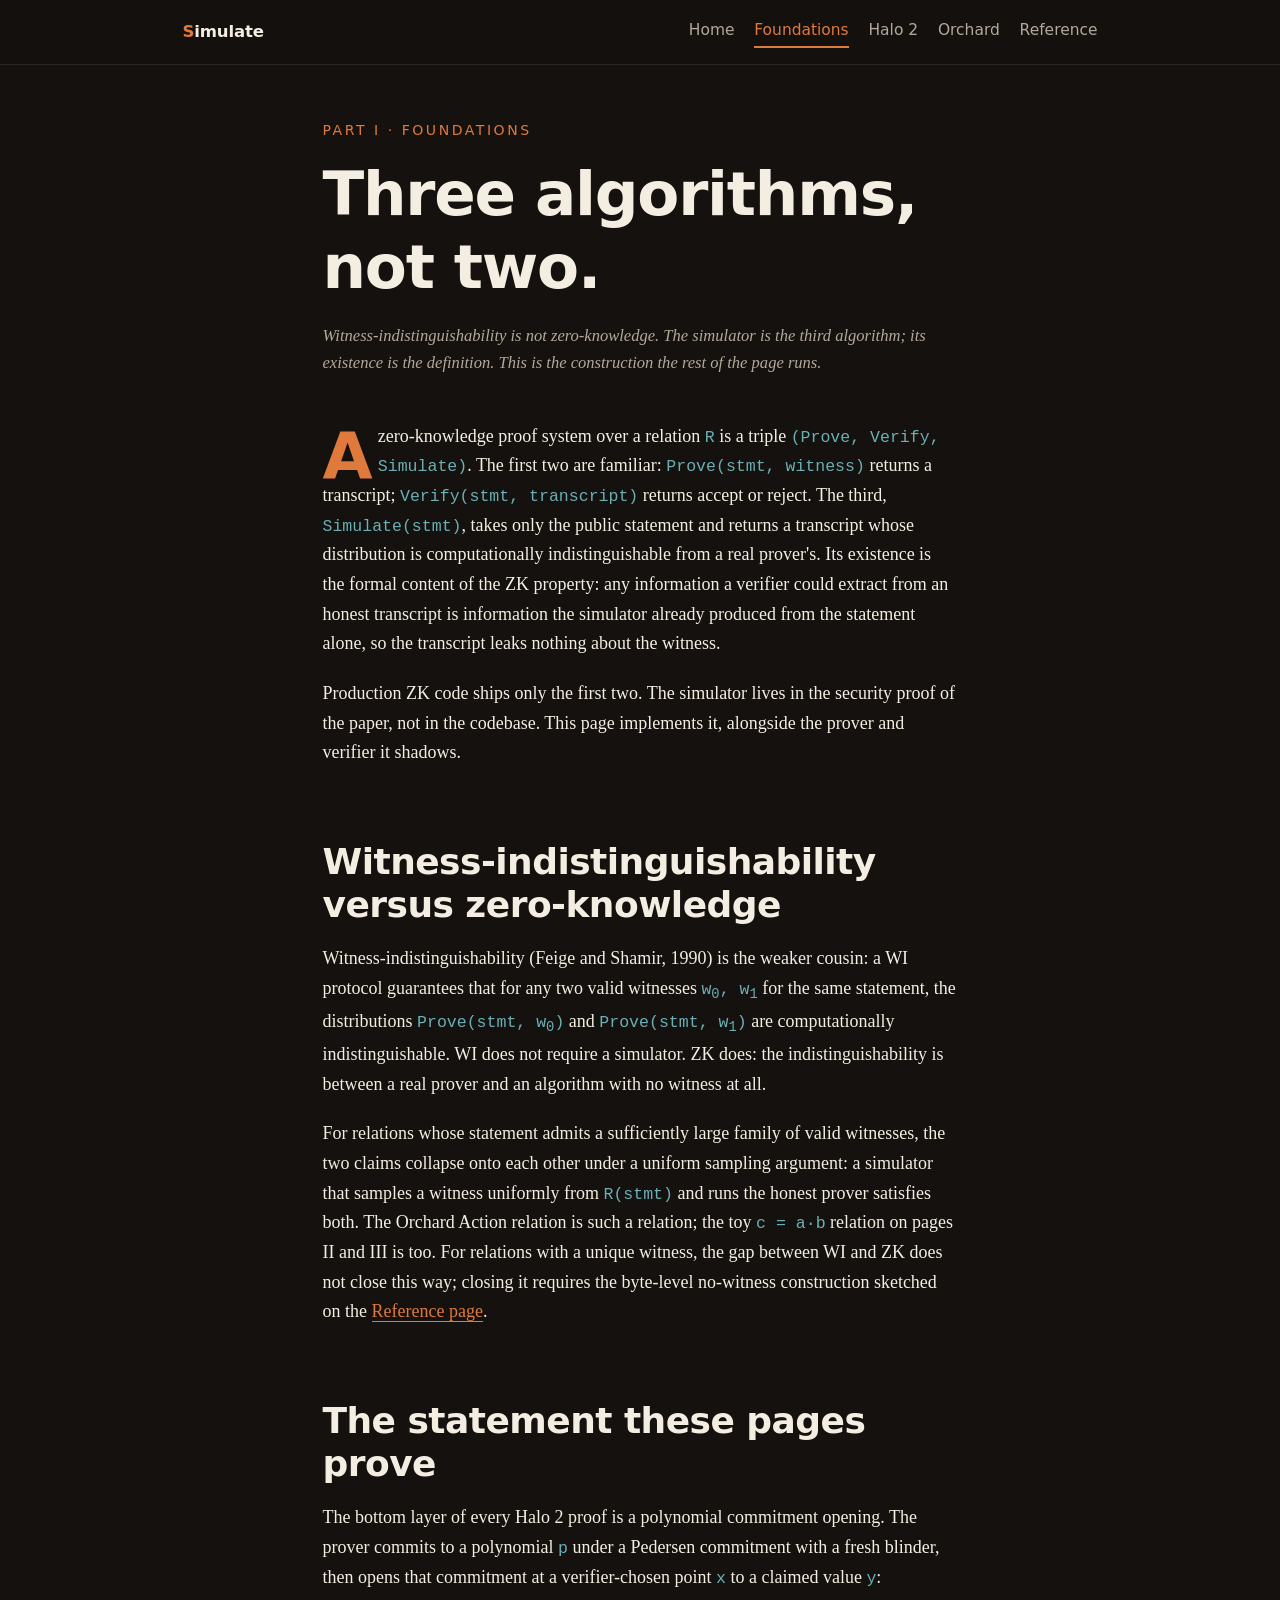
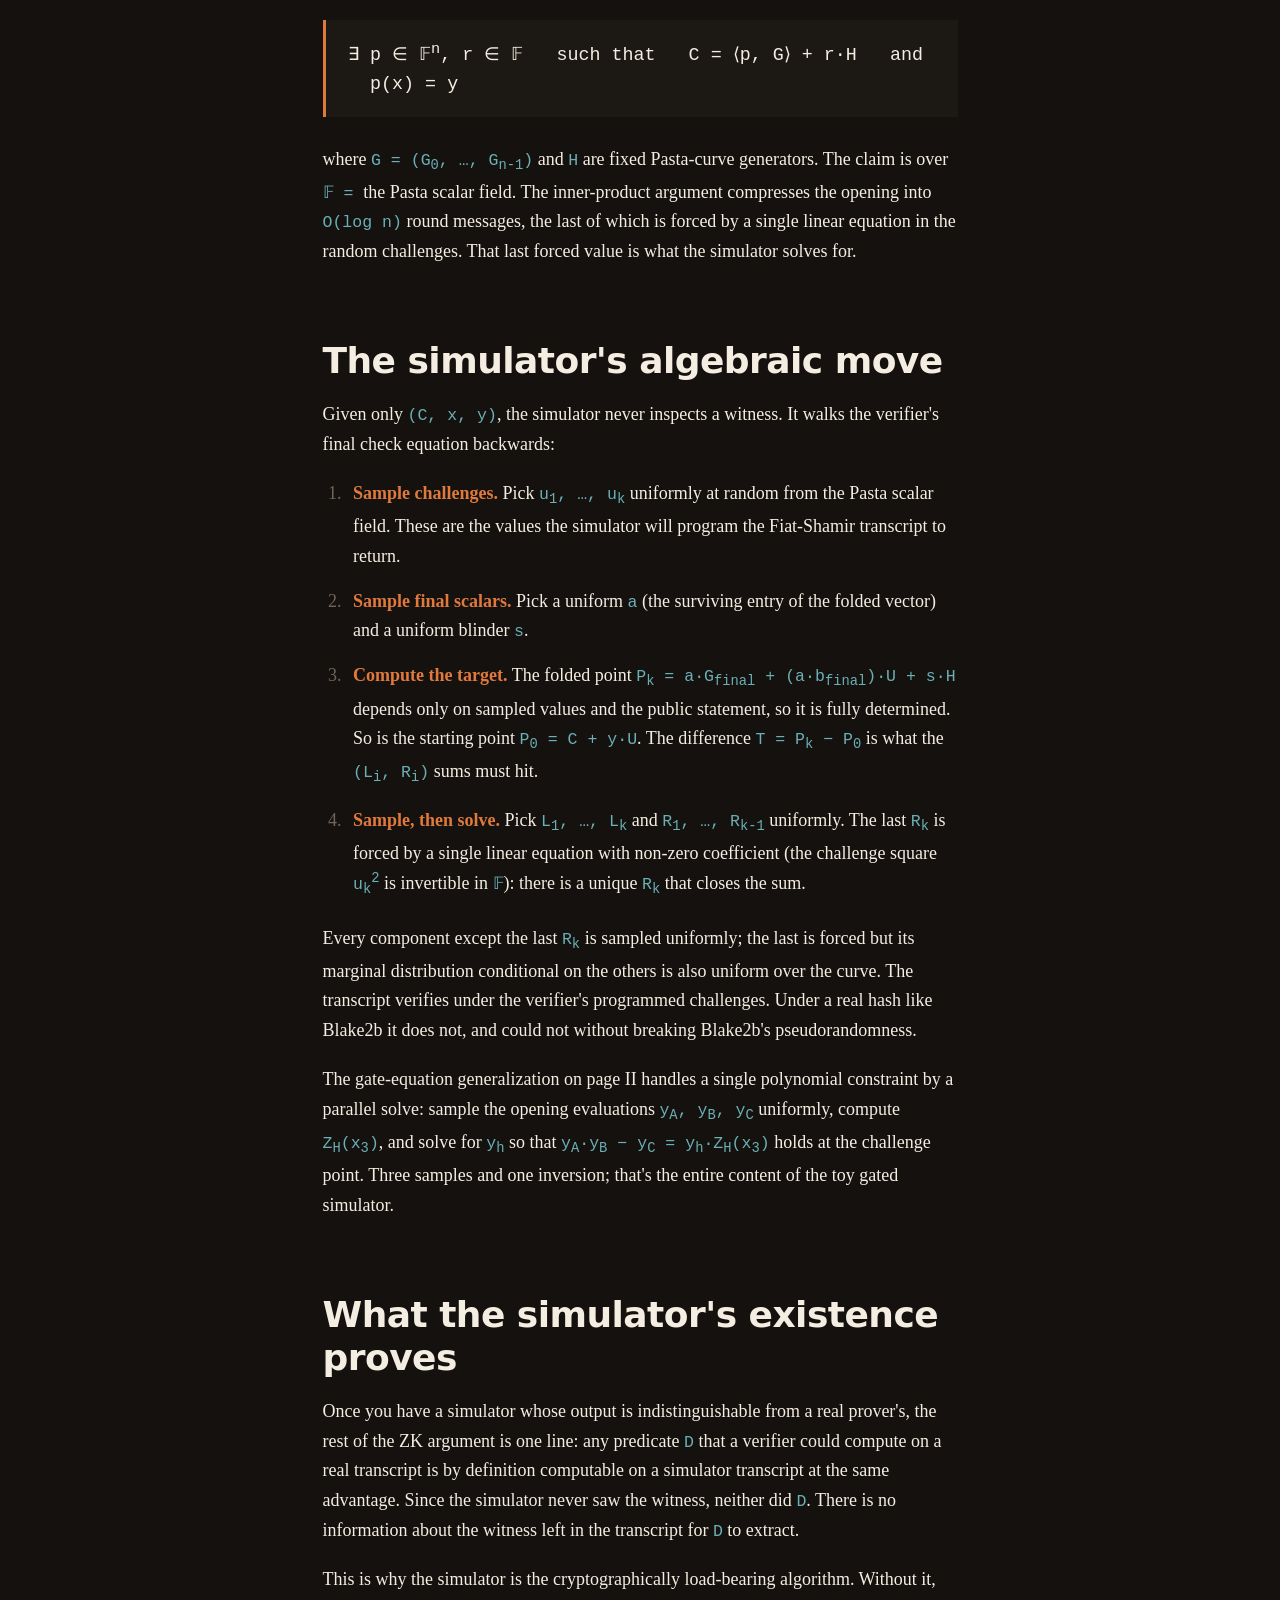
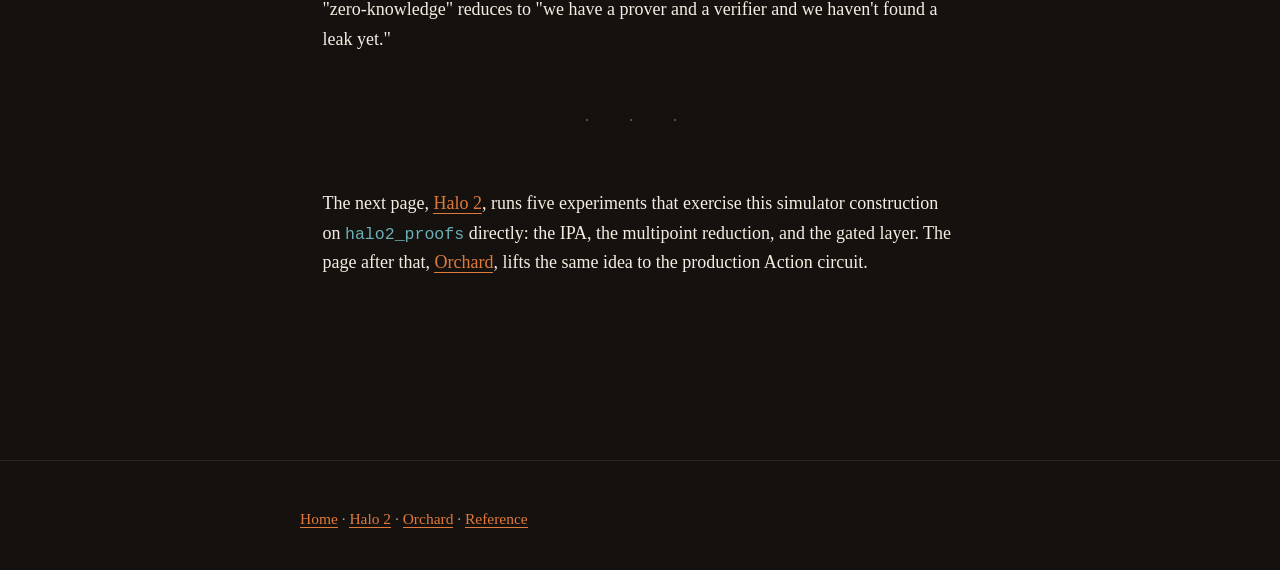
==== web/foundations.html @ a67a5932 "Initial commit. A working Simulate algorithm for halo2_proofs and the production Zcash Orchard Actio" ====
<!doctype html>
<html lang="en">
<head>
  <meta charset="utf-8" />
  <meta name="viewport" content="width=device-width, initial-scale=1" />
  <title>Foundations — the third algorithm</title>
  <meta name="description" content="Three algorithms, witness-indistinguishability versus zero-knowledge, the inner-product opening statement, and the simulator's algebraic move." />
  <link rel="icon" type="image/svg+xml" href="data:image/svg+xml;utf8,<svg xmlns='http://www.w3.org/2000/svg' viewBox='0 0 16 16'><rect width='16' height='16' rx='2' fill='%23221c17'/><text x='8' y='12' font-family='Georgia,serif' font-style='italic' font-size='11' font-weight='600' text-anchor='middle' fill='%23e07a3c'>S</text></svg>" />
  <link rel="stylesheet" href="style.css" />
</head>
<body>
<a class="skip-link" href="#main">skip to content</a>

<nav class="site-nav" aria-label="site navigation">
  <div class="site-nav-inner" id="nav-inner">
    <a href="/" class="site-nav-brand"><strong>S</strong>imulate</a>
    <button class="nav-toggle" aria-label="toggle navigation" aria-controls="nav-inner" id="nav-toggle">menu</button>
    <div class="site-nav-links">
      <a href="/">Home</a>
      <a href="/foundations.html" aria-current="page">Foundations</a>
      <a href="/halo2.html">Halo 2</a>
      <a href="/orchard.html">Orchard</a>
      <a href="/reference.html">Reference</a>
    </div>
  </div>
</nav>

<main class="page" id="main">

  <header class="page-header">
    <div class="eyebrow">part I &middot; foundations</div>
    <h1>Three algorithms, not two.</h1>
    <p class="byline">
      Witness-indistinguishability is not zero-knowledge. The
      simulator is the third algorithm; its existence is the
      definition. This is the construction the rest of the page
      runs.
    </p>
  </header>

  <p class="drop-cap">
    A zero-knowledge proof system over a relation
    <code>R</code> is a triple <code>(Prove, Verify, Simulate)</code>.
    The first two are familiar: <code>Prove(stmt, witness)</code>
    returns a transcript; <code>Verify(stmt, transcript)</code>
    returns accept or reject. The third,
    <code>Simulate(stmt)</code>, takes only the public statement
    and returns a transcript whose distribution is computationally
    indistinguishable from a real prover's. Its existence is the
    formal content of the ZK property: any information a verifier
    could extract from an honest transcript is information the
    simulator already produced from the statement alone, so the
    transcript leaks nothing about the witness.
  </p>

  <p>
    Production ZK code ships only the first two. The simulator
    lives in the security proof of the paper, not in the codebase.
    This page implements it, alongside the prover and verifier it
    shadows.
  </p>

  <h2>Witness-indistinguishability versus zero-knowledge</h2>

  <p>
    Witness-indistinguishability (Feige and Shamir, 1990) is the
    weaker cousin: a WI protocol guarantees that for any two valid
    witnesses
    <code>w<sub>0</sub>, w<sub>1</sub></code> for the same
    statement, the distributions
    <code>Prove(stmt, w<sub>0</sub>)</code> and
    <code>Prove(stmt, w<sub>1</sub>)</code> are computationally
    indistinguishable. WI does not require a simulator. ZK does:
    the indistinguishability is between a real prover and an
    algorithm with no witness at all.
  </p>

  <p>
    For relations whose statement admits a sufficiently large
    family of valid witnesses, the two claims collapse onto each
    other under a uniform sampling argument: a simulator that
    samples a witness uniformly from <code>R(stmt)</code> and runs
    the honest prover satisfies both. The Orchard Action relation
    is such a relation; the toy
    <code>c = a&middot;b</code> relation
    on pages II and III is too. For relations with a unique
    witness, the gap between WI and ZK does not close this way;
    closing it requires the byte-level no-witness construction
    sketched on the
    <a href="/reference.html#byte-level">Reference page</a>.
  </p>

  <h2>The statement these pages prove</h2>

  <p>
    The bottom layer of every Halo 2 proof is a polynomial
    commitment opening. The prover commits to a polynomial
    <code>p</code> under a Pedersen commitment with a fresh
    blinder, then opens that commitment at a verifier-chosen point
    <code>x</code> to a claimed value <code>y</code>:
  </p>

  <div class="formal-claim">
    &exist; p &isin; 𝔽<sup>n</sup>, r &isin; 𝔽 &nbsp; such that &nbsp;
    C = &lang;p, G&rang; + r&middot;H &nbsp; and &nbsp; p(x) = y
  </div>

  <p>
    where <code>G = (G<sub>0</sub>, &hellip;, G<sub>n-1</sub>)</code>
    and <code>H</code> are fixed Pasta-curve generators. The claim
    is over <code>𝔽 = </code> the Pasta scalar field. The
    inner-product argument compresses the opening into
    <code>O(log n)</code> round messages, the last of which is
    forced by a single linear equation in the random challenges.
    That last forced value is what the simulator solves for.
  </p>

  <h2>The simulator's algebraic move</h2>

  <p>
    Given only <code>(C, x, y)</code>, the simulator never inspects
    a witness. It walks the verifier's final check equation
    backwards:
  </p>

  <ol class="algo">
    <li>
      <strong>Sample challenges.</strong> Pick
      <code>u<sub>1</sub>, &hellip;, u<sub>k</sub></code> uniformly
      at random from the Pasta scalar field. These are the values
      the simulator will program the Fiat-Shamir transcript to
      return.
    </li>
    <li>
      <strong>Sample final scalars.</strong> Pick a uniform
      <code>a</code> (the surviving entry of the folded vector)
      and a uniform blinder <code>s</code>.
    </li>
    <li>
      <strong>Compute the target.</strong> The folded point
      <code>P<sub>k</sub> = a&middot;G<sub>final</sub> +
      (a&middot;b<sub>final</sub>)&middot;U + s&middot;H</code>
      depends only on sampled values and the public statement, so
      it is fully determined. So is the starting point
      <code>P<sub>0</sub> = C + y&middot;U</code>. The difference
      <code>T = P<sub>k</sub> &minus; P<sub>0</sub></code> is what
      the <code>(L<sub>i</sub>, R<sub>i</sub>)</code> sums must
      hit.
    </li>
    <li>
      <strong>Sample, then solve.</strong> Pick
      <code>L<sub>1</sub>, &hellip;, L<sub>k</sub></code> and
      <code>R<sub>1</sub>, &hellip;, R<sub>k-1</sub></code>
      uniformly. The last <code>R<sub>k</sub></code> is forced by
      a single linear equation with non-zero coefficient
      (the challenge square <code>u<sub>k</sub><sup>2</sup></code>
      is invertible in <code>𝔽</code>): there is a unique
      <code>R<sub>k</sub></code> that closes the sum.
    </li>
  </ol>

  <p>
    Every component except the last <code>R<sub>k</sub></code> is
    sampled uniformly; the last is forced but its marginal
    distribution conditional on the others is also uniform over
    the curve. The transcript verifies under the verifier's
    programmed challenges. Under a real hash like Blake2b it does
    not, and could not without breaking Blake2b's pseudorandomness.
  </p>

  <p>
    The gate-equation generalization on page II handles a single
    polynomial constraint by a parallel solve: sample the opening
    evaluations <code>y<sub>A</sub>, y<sub>B</sub>,
    y<sub>C</sub></code> uniformly, compute
    <code>Z<sub>H</sub>(x<sub>3</sub>)</code>, and solve for
    <code>y<sub>h</sub></code> so that
    <code>y<sub>A</sub>&middot;y<sub>B</sub> &minus; y<sub>C</sub>
    = y<sub>h</sub>&middot;Z<sub>H</sub>(x<sub>3</sub>)</code>
    holds at the challenge point. Three samples and one inversion;
    that's the entire content of the toy gated simulator.
  </p>

  <h2>What the simulator's existence proves</h2>

  <p>
    Once you have a simulator whose output is indistinguishable
    from a real prover's, the rest of the ZK argument is one line:
    any predicate <code>D</code> that a verifier could compute on
    a real transcript is by definition computable on a simulator
    transcript at the same advantage. Since the simulator never
    saw the witness, neither did <code>D</code>. There is no
    information about the witness left in the transcript for
    <code>D</code> to extract.
  </p>

  <p>
    This is why the simulator is the cryptographically load-bearing
    algorithm. Without it, "zero-knowledge" reduces to "we have a
    prover and a verifier and we haven't found a leak yet."
  </p>

  <div class="rule"></div>

  <p>
    The next page,
    <a href="/halo2.html">Halo 2</a>, runs five experiments that
    exercise this simulator construction on
    <code>halo2_proofs</code> directly: the IPA, the multipoint
    reduction, and the gated layer. The page after that,
    <a href="/orchard.html">Orchard</a>, lifts the same idea to
    the production Action circuit.
  </p>

</main>

<footer>
  <div class="footer-inner">
    <p>
      <a href="/">Home</a> &middot;
      <a href="/halo2.html">Halo 2</a> &middot;
      <a href="/orchard.html">Orchard</a> &middot;
      <a href="/reference.html">Reference</a>
    </p>
  </div>
</footer>

<script src="nav.js" type="module"></script>
</body>
</html>
---- web/style.css ----
/* Zero-Knowledge has Three Algorithms
   ===================================
   Editorial-style long-form design. Warm-dark palette, serif body,
   single accent color. Mobile-first; desktop adds wider columns and
   margin sidenotes.

   Visual rules:
   - Body text is the default. Cards are reserved for experiments
     and data-heavy panels, not bullet lists.
   - Single warm accent (#e07a3c) for emphasis. Code spans use a
     muted teal (#5c9ea3). No blue/purple AI palette.
   - 680px reading column on desktop; full width on mobile.
   - Triple-dot dingbat between top-level sections, not horizontal
     rules.
*/

:root {
  /* Palette */
  --bg:          #15110f;
  --bg-soft:     #1c1814;
  --bg-card:     #221c17;
  --fg:          #f4ede1;
  --fg-dim:      #b3a999;
  --fg-faint:    #6f6657;
  --accent:      #e07a3c;
  --accent-soft: rgba(224, 122, 60, 0.12);
  --code:        #6ab0b5;
  --rule:        #2d251f;
  --ok:          #88c479;
  --bad:         #d96a6a;
  --warn:        #e0b063;

  /* Typography */
  --font-body:   "Source Serif 4", "Source Serif Pro", Charter, Georgia, "Iowan Old Style", serif;
  --font-head:   Inter, -apple-system, BlinkMacSystemFont, "Segoe UI", system-ui, sans-serif;
  --font-mono:   "JetBrains Mono", "Fira Code", ui-monospace, "SF Mono", Menlo, monospace;

  /* Sizes */
  --column:      680px;
  --column-wide: 960px;
  --gutter:      1.25rem;
}

* { box-sizing: border-box; }

html, body {
  margin: 0;
  padding: 0;
  background: var(--bg);
  color: var(--fg);
  font-family: var(--font-body);
  font-size: 18px;
  line-height: 1.65;
  -webkit-font-smoothing: antialiased;
  text-rendering: optimizeLegibility;
}

::selection { background: var(--accent); color: var(--bg); }

a { color: var(--accent); text-decoration: none; border-bottom: 1px solid currentColor; }
a:hover { color: var(--fg); }

code, pre, kbd { font-family: var(--font-mono); }
code { color: var(--code); font-size: 0.92em; font-feature-settings: "calt" 0; }

/* ---------- Skip-to-content ---------- */

.skip-link {
  position: absolute;
  left: -9999px;
  top: 0;
  background: var(--accent);
  color: var(--bg);
  padding: 0.6rem 1rem;
  font-family: var(--font-head);
  font-weight: 600;
  text-decoration: none;
  z-index: 100;
}
.skip-link:focus { left: 0; outline: 2px solid var(--fg); outline-offset: 2px; }

/* ---------- Site nav ---------- */

.site-nav {
  position: sticky;
  top: 0;
  z-index: 50;
  background: rgba(21, 17, 15, 0.92);
  backdrop-filter: blur(8px);
  -webkit-backdrop-filter: blur(8px);
  border-bottom: 1px solid var(--rule);
}

.site-nav-inner {
  max-width: var(--column-wide);
  margin: 0 auto;
  padding: 0.85rem var(--gutter);
  display: flex;
  align-items: center;
  gap: 1.25rem;
  font-family: var(--font-head);
}

.site-nav-brand {
  font-weight: 600;
  letter-spacing: -0.01em;
  color: var(--fg);
  border-bottom: none;
  font-size: 0.92rem;
}
.site-nav-brand:hover { color: var(--accent); }
.site-nav-brand strong { color: var(--accent); font-weight: 600; }

.site-nav-links {
  display: flex;
  gap: 1.1rem;
  margin-left: auto;
  flex-wrap: wrap;
}

.site-nav-links a {
  color: var(--fg-dim);
  font-size: 0.86rem;
  border-bottom: none;
  padding: 0.15rem 0;
  border-bottom: 2px solid transparent;
}
.site-nav-links a:hover { color: var(--fg); }
.site-nav-links a[aria-current="page"] {
  color: var(--accent);
  border-bottom-color: var(--accent);
}

.nav-toggle {
  display: none;
  background: transparent;
  border: 1px solid var(--rule);
  color: var(--fg);
  padding: 0.3rem 0.6rem;
  border-radius: 3px;
  font-family: var(--font-head);
  font-size: 0.85rem;
  cursor: pointer;
  margin-left: auto;
}

/* Mobile nav */
@media (max-width: 640px) {
  .nav-toggle { display: block; }
  .site-nav-links {
    display: none;
    flex-direction: column;
    width: 100%;
    margin-left: 0;
    margin-top: 0.85rem;
    padding-top: 0.85rem;
    border-top: 1px solid var(--rule);
    gap: 0.85rem;
  }
  .site-nav-inner.open { flex-wrap: wrap; }
  .site-nav-inner.open .site-nav-links { display: flex; }
}

/* ---------- Page wrapper ---------- */

main.page {
  max-width: var(--column);
  margin: 0 auto;
  padding: 3rem var(--gutter) 4rem;
}

main.page-wide {
  max-width: var(--column-wide);
}

/* ---------- Headers (article-style) ---------- */

h1, h2, h3, h4 {
  font-family: var(--font-head);
  font-weight: 600;
  line-height: 1.2;
  letter-spacing: -0.02em;
  margin: 0;
}

h1 {
  font-size: clamp(2.2rem, 5.5vw, 3.4rem);
  margin-top: 0.5rem;
  margin-bottom: 1rem;
}

h2 {
  font-size: clamp(1.55rem, 3.5vw, 2rem);
  margin-top: 3.5rem;
  margin-bottom: 1rem;
  letter-spacing: -0.015em;
}

h3 {
  font-size: 1.2rem;
  margin-top: 2.25rem;
  margin-bottom: 0.6rem;
  color: var(--fg);
}

h4 {
  font-size: 0.95rem;
  font-family: var(--font-head);
  text-transform: uppercase;
  letter-spacing: 0.06em;
  color: var(--fg-dim);
  margin-top: 1.5rem;
  margin-bottom: 0.6rem;
}

p { margin: 0 0 1.1em; }

p + h2, ul + h2, ol + h2, pre + h2, .card + h2 { margin-top: 4rem; }

/* Section break dingbat instead of <hr>. Use <div class="rule">...</div>. */
.rule {
  text-align: center;
  margin: 3rem 0;
  color: var(--fg-faint);
  letter-spacing: 1rem;
  font-size: 0.9rem;
  user-select: none;
}
.rule::before { content: "· · ·"; }

/* ---------- Page header / lede ---------- */

.page-header {
  margin-bottom: 2.5rem;
}

.page-header .eyebrow {
  font-family: var(--font-head);
  font-size: 0.78rem;
  letter-spacing: 0.18em;
  text-transform: uppercase;
  color: var(--accent);
  margin-bottom: 0.85rem;
}

.lede {
  font-size: 1.2rem;
  line-height: 1.55;
  color: var(--fg);
  margin: 1.5rem 0 1.2rem;
}

.byline {
  font-size: 0.92rem;
  color: var(--fg-dim);
  font-style: italic;
  margin: 0.75rem 0 2rem;
}

/* Drop-cap on the first paragraph of the body section. */
.drop-cap::first-letter {
  font-family: var(--font-head);
  font-weight: 600;
  font-size: 3.6em;
  float: left;
  line-height: 0.88;
  margin: 0.1em 0.08em -0.1em 0;
  color: var(--accent);
}

/* ---------- Lists, naturally typeset ---------- */

ul, ol { padding-left: 1.3em; margin: 0 0 1.2em; }
li { margin-bottom: 0.45em; }
li::marker { color: var(--fg-faint); }

/* The numbered algorithm walkthrough in "how the simulator does it".
   Slightly looser, no card chrome. */
ol.algo li {
  margin-bottom: 0.85em;
  padding-left: 0.4em;
}
ol.algo li strong { color: var(--accent); font-weight: 600; }

/* ---------- Inline code + glossary terms ---------- */

dl.glossary {
  margin: 1.2em 0;
  display: grid;
  grid-template-columns: max-content 1fr;
  gap: 0.4em 1.2em;
  font-size: 0.96em;
}
dl.glossary dt {
  font-family: var(--font-mono);
  color: var(--code);
  font-size: 0.88em;
  align-self: baseline;
  padding-top: 0.15em;
}
dl.glossary dd { margin: 0; color: var(--fg-dim); }
dl.glossary dd code { color: var(--code); background: transparent; padding: 0; }

@media (max-width: 640px) {
  dl.glossary { grid-template-columns: 1fr; gap: 0.15em; }
  dl.glossary dt { padding-top: 0.6em; }
}

/* ---------- Formal-claim block ---------- */

.formal-claim {
  font-family: var(--font-mono);
  font-size: 1.02rem;
  color: var(--fg);
  background: var(--bg-soft);
  border-left: 3px solid var(--accent);
  padding: 1rem 1.25rem;
  margin: 1.5em 0;
  overflow-x: auto;
  line-height: 1.55;
}

/* ---------- Pull-quote / blockquote ---------- */

blockquote {
  border-left: 2px solid var(--accent);
  margin: 1.5em 0;
  padding-left: 1.25em;
  color: var(--fg-dim);
  font-style: italic;
}

/* ---------- Cards (sparingly) ---------- */

.card {
  background: var(--bg-soft);
  border: 1px solid var(--rule);
  border-radius: 4px;
  padding: 1.2rem 1.3rem;
  margin: 1.5em 0;
}

.card-emph {
  border-left: 3px solid var(--accent);
}

/* ---------- Run strip (interactive controls) ---------- */

.run-strip {
  display: flex;
  flex-wrap: wrap;
  align-items: center;
  gap: 0.75rem;
  margin: 1.5em 0;
  font-family: var(--font-head);
}

.run-strip label {
  font-size: 0.88rem;
  color: var(--fg-dim);
  display: inline-flex;
  align-items: center;
  gap: 0.45rem;
}

.run-strip input[type="number"] {
  background: var(--bg-soft);
  color: var(--fg);
  border: 1px solid var(--rule);
  padding: 0.45rem 0.6rem;
  border-radius: 3px;
  font-family: var(--font-mono);
  font-size: 0.92rem;
  width: 80px;
}

.run-strip input[type="number"]:focus {
  outline: none;
  border-color: var(--accent);
}

.run-strip button {
  background: var(--accent);
  color: var(--bg);
  border: none;
  padding: 0.55rem 1.1rem;
  font-family: var(--font-head);
  font-size: 0.92rem;
  font-weight: 600;
  border-radius: 3px;
  cursor: pointer;
  min-height: 44px;
  transition: background 0.15s, transform 0.05s;
}

.run-strip button:hover:not(:disabled) {
  background: #f59861;
}
.run-strip button:active:not(:disabled) {
  transform: translateY(1px);
}
.run-strip button:disabled {
  opacity: 0.4;
  cursor: not-allowed;
}

.run-strip button.secondary {
  background: transparent;
  color: var(--accent);
  border: 1px solid var(--accent);
}
.run-strip button.secondary:hover:not(:disabled) {
  background: var(--accent-soft);
}

.run-status {
  font-family: var(--font-mono);
  font-size: 0.82rem;
  color: var(--fg-dim);
}
.run-status.ok { color: var(--ok); }
.run-status.error { color: var(--bad); }

/* ---------- Verdict tile (hero verdict for an experiment) ---------- */

.verdict-tile {
  display: flex;
  align-items: flex-start;
  gap: 1rem;
  padding: 1.1rem 1.25rem;
  border-radius: 4px;
  background: var(--bg-soft);
  border-left: 3px solid var(--rule);
  margin: 1.25em 0;
}

.verdict-tile .icon {
  width: 26px;
  height: 26px;
  border-radius: 50%;
  background: var(--rule);
  flex-shrink: 0;
  display: flex;
  align-items: center;
  justify-content: center;
  color: var(--bg);
  font-weight: 700;
  font-size: 0.95rem;
  margin-top: 0.15rem;
}

.verdict-tile.accept { border-left-color: var(--ok); }
.verdict-tile.accept .icon { background: var(--ok); }
.verdict-tile.accept .icon::after { content: "✓"; }

.verdict-tile.reject { border-left-color: var(--bad); }
.verdict-tile.reject .icon { background: var(--bad); }
.verdict-tile.reject .icon::after { content: "✗"; }

.verdict-headline {
  font-family: var(--font-head);
  font-weight: 600;
  font-size: 1.02rem;
  color: var(--fg);
  margin-bottom: 0.25rem;
}

.verdict-sub {
  font-size: 0.92rem;
  color: var(--fg-dim);
  font-family: var(--font-body);
}
.verdict-sub code { color: var(--code); }

/* ---------- Hex fields + copy buttons ---------- */

.hex-field {
  display: grid;
  grid-template-columns: max-content 1fr auto;
  gap: 0.5rem 1rem;
  padding: 0.55rem 0;
  border-bottom: 1px solid var(--rule);
  align-items: center;
  font-family: var(--font-mono);
  font-size: 0.78rem;
}
.hex-field:last-child { border-bottom: none; }
.hex-field-name { color: var(--fg-dim); white-space: nowrap; }
.hex-field-value { color: var(--fg); word-break: break-all; }

.copy-btn {
  background: transparent;
  border: 1px solid var(--rule);
  color: var(--fg-dim);
  font-family: var(--font-mono);
  font-size: 0.72rem;
  padding: 0.25rem 0.6rem;
  border-radius: 3px;
  cursor: pointer;
  transition: background 0.15s, color 0.15s, border-color 0.15s;
  min-height: 28px;
  white-space: nowrap;
}
.copy-btn:hover {
  background: var(--accent);
  color: var(--bg);
  border-color: var(--accent);
}
.copy-btn.copied {
  background: var(--ok);
  color: var(--bg);
  border-color: var(--ok);
}

@media (max-width: 640px) {
  .hex-field {
    grid-template-columns: 1fr auto;
    gap: 0.25rem 0.5rem;
  }
  .hex-field-name { grid-column: 1 / -1; }
}

/* ---------- Progress bar (worker activity) ---------- */

.progress {
  margin: 1.25em 0;
  padding: 0.85rem 1rem;
  background: var(--bg-soft);
  border-radius: 4px;
  border-left: 2px solid var(--accent);
}
.progress[hidden] { display: none; }
.progress-row {
  display: flex;
  justify-content: space-between;
  align-items: baseline;
  font-family: var(--font-mono);
  font-size: 0.82rem;
  margin-bottom: 0.6rem;
}
.progress-phase { color: var(--accent); }
.progress-time { color: var(--fg); font-variant-numeric: tabular-nums; font-weight: 600; }
.progress-bar {
  height: 5px;
  background: var(--bg);
  border-radius: 3px;
  overflow: hidden;
  position: relative;
}
.progress-fill {
  position: absolute;
  top: 0; bottom: 0; left: 0; width: 35%;
  background: linear-gradient(90deg, transparent, var(--accent), transparent);
  animation: indeterminate 1.4s infinite linear;
}
@keyframes indeterminate {
  0%   { transform: translateX(-100%); }
  100% { transform: translateX(370%); }
}
.progress-hint {
  margin-top: 0.5rem;
  font-size: 0.74rem;
  color: var(--fg-faint);
  font-family: var(--font-mono);
}

/* ---------- Stage cards (flow diagram) ---------- */

.flow {
  display: grid;
  grid-template-columns: 1fr auto 1fr auto 1fr auto 1fr;
  gap: 0.5rem;
  margin: 1.5em 0;
  align-items: stretch;
}

.flow-stage {
  background: var(--bg-soft);
  border-radius: 4px;
  border-top: 2px solid var(--rule);
  padding: 0.75rem 0.85rem;
  display: flex;
  flex-direction: column;
  gap: 0.45rem;
  font-family: var(--font-head);
  font-size: 0.86rem;
  position: relative;
  transition: border-top-color 0.2s, background 0.2s;
}

.flow-stage.active {
  border-top-color: var(--warn);
  background: rgba(224, 176, 99, 0.07);
  animation: flow-pulse 1.2s infinite ease-in-out;
}
.flow-stage.done { border-top-color: var(--ok); }
.flow-stage.done::after {
  content: "✓"; position: absolute; top: 0.55rem; right: 0.7rem;
  color: var(--ok); font-weight: 700; font-size: 0.95rem;
}

@keyframes flow-pulse {
  0%, 100% { box-shadow: 0 0 0 0 rgba(224, 176, 99, 0); }
  50%      { box-shadow: 0 0 0 4px rgba(224, 176, 99, 0.15); }
}

.flow-stage-head { display: flex; align-items: center; gap: 0.55rem; }
.flow-stage-num {
  width: 22px; height: 22px;
  border-radius: 50%;
  background: var(--accent);
  color: var(--bg);
  font-weight: 700;
  font-size: 0.76rem;
  display: flex; align-items: center; justify-content: center;
  font-family: var(--font-mono);
  flex-shrink: 0;
}
.flow-stage-name { font-weight: 600; color: var(--fg); }
.flow-stage-detail {
  font-family: var(--font-mono);
  font-size: 0.72rem;
  color: var(--fg-dim);
  line-height: 1.45;
  word-break: break-word;
}
.flow-stage-detail code { color: var(--code); background: transparent; padding: 0; }
.flow-stage-out {
  margin-top: auto;
  font-family: var(--font-mono);
  font-size: 0.7rem;
  color: var(--accent);
  padding-top: 0.4rem;
  border-top: 1px dashed var(--rule);
}
.flow-stage-timing {
  font-family: var(--font-mono);
  font-size: 0.72rem;
  color: var(--ok);
  min-height: 1em;
}
.flow-stage-timing:empty { display: none; }

.flow-arrow {
  display: flex; align-items: center; justify-content: center;
  color: var(--fg-faint);
  font-size: 1.2rem;
}

@media (max-width: 780px) {
  .flow { grid-template-columns: 1fr; }
  .flow-arrow { transform: rotate(90deg); padding: 0.15rem 0; }
}

/* ---------- Stats strip ---------- */

.stats {
  display: flex;
  flex-wrap: wrap;
  gap: 0.5rem;
  margin: 1.25em 0;
  align-items: center;
}
.stats[hidden] { display: none; }

.stat {
  background: var(--bg-soft);
  padding: 0.5rem 0.85rem;
  border-radius: 4px;
  border-left: 2px solid var(--accent);
  display: flex;
  flex-direction: column;
  gap: 0.05rem;
  min-width: 130px;
}
.stat-label {
  font-family: var(--font-head);
  font-size: 0.68rem;
  text-transform: uppercase;
  letter-spacing: 0.05em;
  color: var(--fg-dim);
}
.stat-value {
  font-family: var(--font-mono);
  font-size: 0.95rem;
  color: var(--fg);
  font-weight: 600;
  font-variant-numeric: tabular-nums;
}

.stats-reset {
  margin-left: auto;
  background: transparent;
  color: var(--fg-dim);
  border: 1px solid var(--rule);
  padding: 0.4rem 0.85rem;
  font-family: var(--font-head);
  font-size: 0.78rem;
  border-radius: 3px;
  cursor: pointer;
}
.stats-reset:hover { background: var(--bad); color: var(--bg); border-color: var(--bad); }

/* ---------- Tables ---------- */

table {
  width: 100%;
  border-collapse: collapse;
  margin: 1.5em 0;
  font-size: 0.92em;
}
table th, table td {
  padding: 0.55rem 0.75rem;
  text-align: left;
  border-bottom: 1px solid var(--rule);
  vertical-align: top;
}
table th {
  font-family: var(--font-head);
  font-weight: 600;
  font-size: 0.78rem;
  text-transform: uppercase;
  letter-spacing: 0.05em;
  color: var(--fg-dim);
}
table td.num {
  font-family: var(--font-mono);
  font-variant-numeric: tabular-nums;
  color: var(--accent);
  white-space: nowrap;
}
table tr.highlight-row {
  background: var(--accent-soft);
}
table .ok-cell  { color: var(--ok); }
table .bad-cell { color: var(--bad); }

/* ---------- Code blocks ---------- */

pre {
  background: var(--bg-soft);
  border-radius: 4px;
  padding: 1rem 1.15rem;
  margin: 1.25em 0;
  overflow-x: auto;
  font-size: 0.82rem;
  line-height: 1.55;
  border-left: 2px solid var(--code);
}
pre code { color: var(--fg); background: transparent; padding: 0; }

/* ---------- Hero card on the landing page ---------- */

.hero {
  padding: 4rem var(--gutter) 3rem;
  text-align: left;
  max-width: var(--column);
  margin: 0 auto;
}

.hero h1 {
  font-size: clamp(2.5rem, 7vw, 4rem);
  letter-spacing: -0.025em;
  margin-bottom: 0.5rem;
  line-height: 1.05;
}
.hero h1 .accent { color: var(--accent); }

.hero-deck {
  font-size: clamp(1.05rem, 2.4vw, 1.25rem);
  color: var(--fg-dim);
  max-width: 540px;
  line-height: 1.55;
  margin: 1.25rem 0 2rem;
}

.hero-meta {
  display: flex;
  flex-wrap: wrap;
  gap: 1.25rem;
  font-family: var(--font-mono);
  font-size: 0.78rem;
  color: var(--fg-faint);
  margin-top: 2.5rem;
  padding-top: 1.25rem;
  border-top: 1px solid var(--rule);
}

/* ---------- Section cards (landing page navigation) ---------- */

.toc-cards {
  display: grid;
  gap: 1rem;
  grid-template-columns: 1fr;
  margin: 2.5em 0;
}

@media (min-width: 720px) {
  .toc-cards { grid-template-columns: 1fr 1fr; }
}

.toc-card {
  background: var(--bg-soft);
  border: 1px solid var(--rule);
  border-radius: 4px;
  padding: 1.5rem 1.5rem;
  text-decoration: none;
  border-bottom: 1px solid var(--rule);
  color: var(--fg);
  transition: border-color 0.15s, background 0.15s, transform 0.1s;
  display: block;
}
.toc-card:hover {
  border-color: var(--accent);
  background: rgba(224, 122, 60, 0.04);
  transform: translateY(-1px);
  color: var(--fg);
}
.toc-card .toc-card-number {
  font-family: var(--font-mono);
  font-size: 0.78rem;
  color: var(--accent);
  letter-spacing: 0.1em;
}
.toc-card .toc-card-title {
  font-family: var(--font-head);
  font-size: 1.15rem;
  font-weight: 600;
  margin: 0.4rem 0 0.5rem;
  letter-spacing: -0.01em;
}
.toc-card .toc-card-desc {
  font-size: 0.95rem;
  color: var(--fg-dim);
  line-height: 1.5;
}

/* ---------- Footer ---------- */

footer {
  border-top: 1px solid var(--rule);
  margin-top: 5rem;
  padding: 2.5rem var(--gutter);
  font-size: 0.86rem;
  color: var(--fg-dim);
}

footer .footer-inner {
  max-width: var(--column);
  margin: 0 auto;
}

footer dl {
  display: grid;
  grid-template-columns: max-content 1fr;
  gap: 0.4rem 1.5rem;
  margin: 1.5rem 0 0;
  font-size: 0.82rem;
  padding-top: 1rem;
  border-top: 1px solid var(--rule);
}
footer dt {
  font-family: var(--font-head);
  font-weight: 600;
  font-size: 0.74rem;
  text-transform: uppercase;
  letter-spacing: 0.05em;
  color: var(--accent);
  align-self: baseline;
  padding-top: 0.18rem;
}
footer dd { margin: 0; color: var(--fg-dim); line-height: 1.55; }
footer code { color: var(--code); background: transparent; padding: 0; font-size: 0.88em; }

@media (max-width: 640px) {
  footer dl { grid-template-columns: 1fr; gap: 0.15rem; }
  footer dt { margin-top: 0.55rem; }
}

/* ---------- Print ---------- */

@media print {
  html, body { background: #fff !important; color: #000 !important; }
  body * { color: #000 !important; background: transparent !important; }
  .site-nav, .run-strip, .skip-link, .stats, .copy-btn, .nav-toggle { display: none !important; }
  details { display: block !important; }
  summary { display: none !important; }
  a[href^="http"]::after {
    content: " [" attr(href) "]";
    font-size: 9pt;
    color: #555 !important;
    word-break: break-all;
  }
}
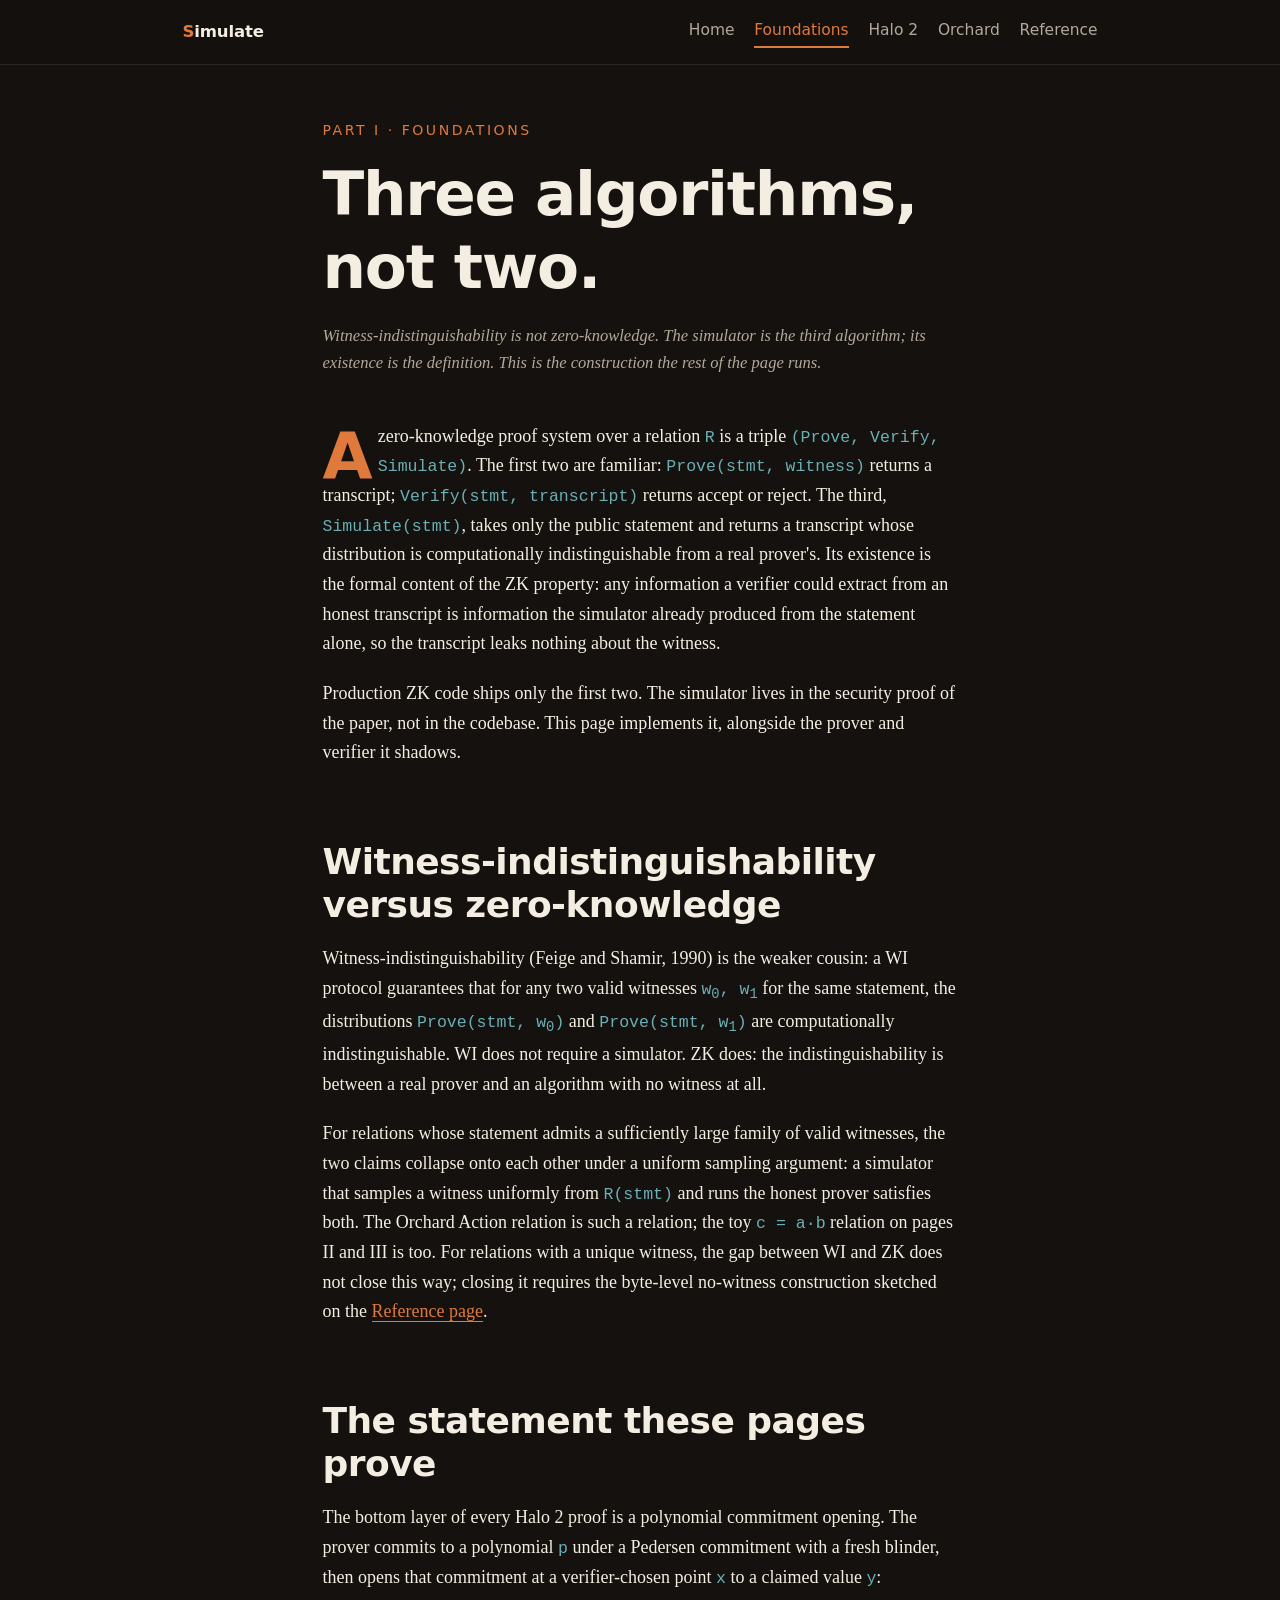
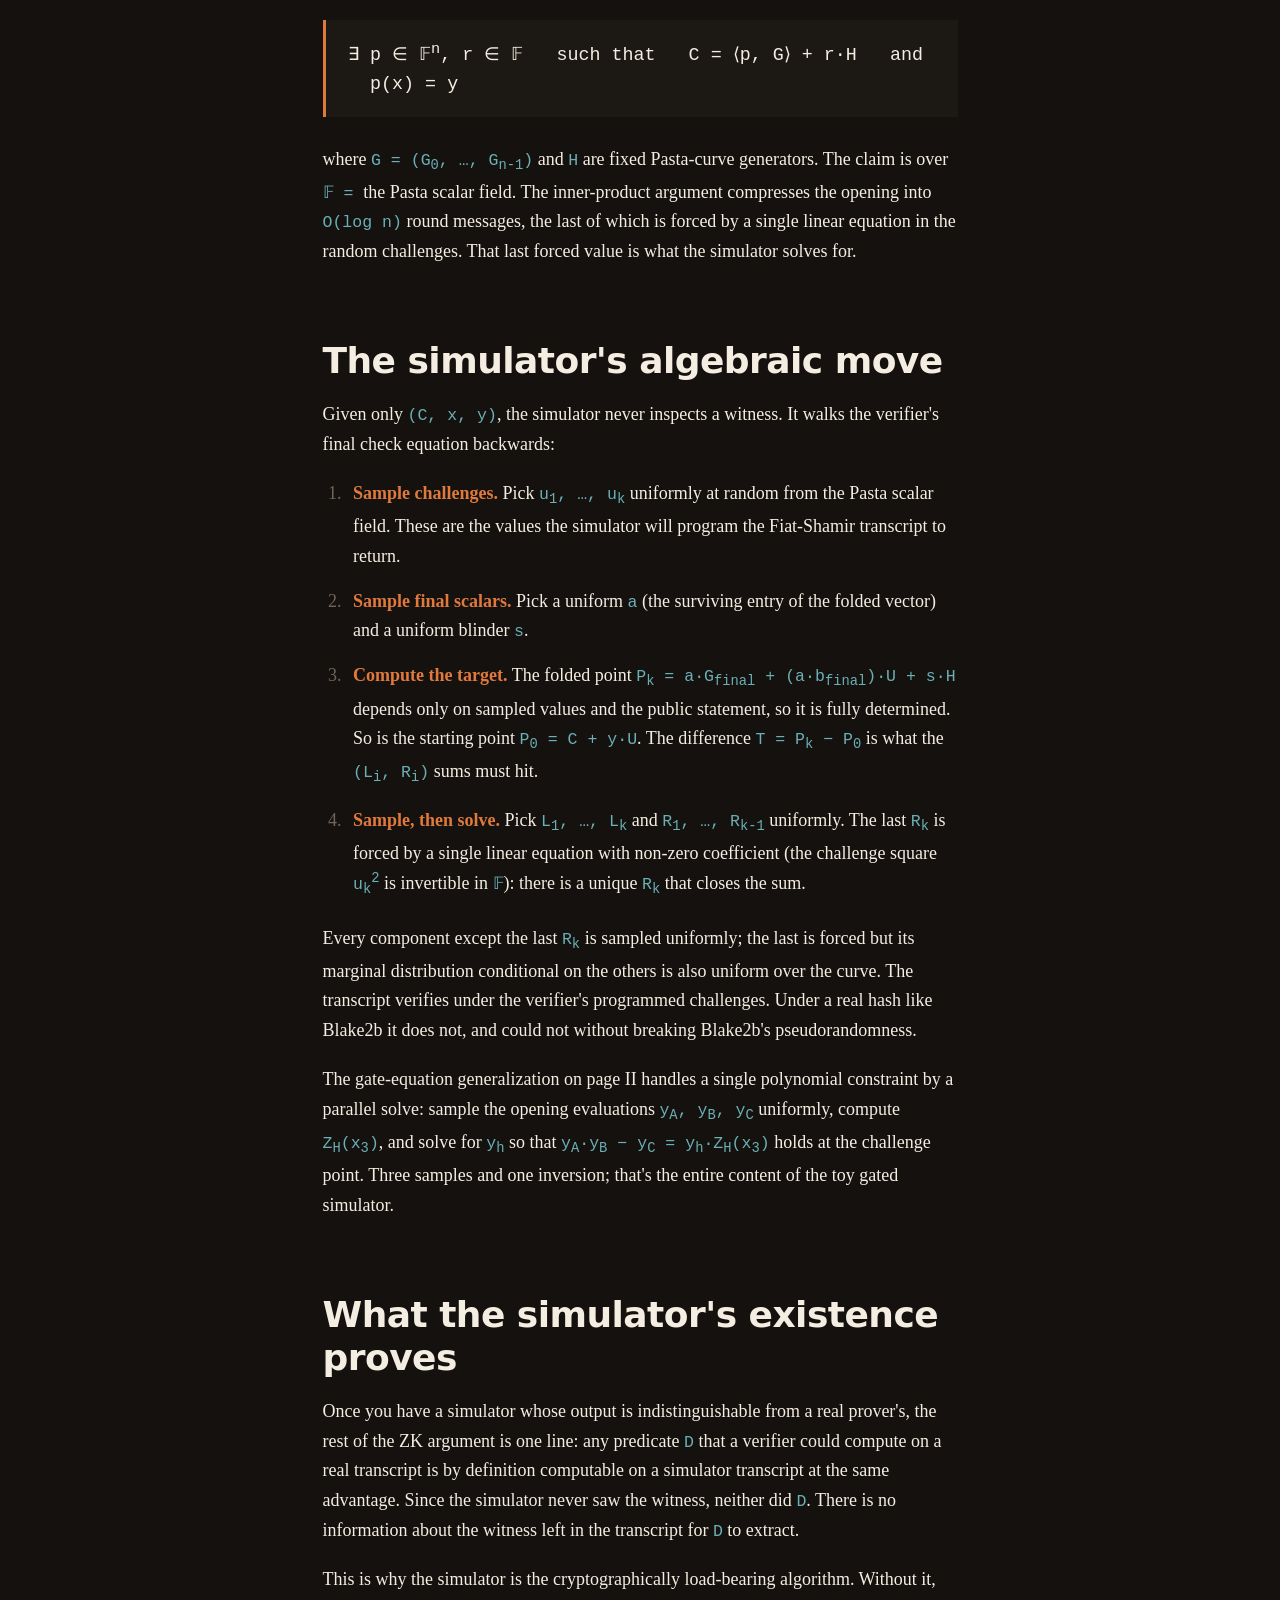
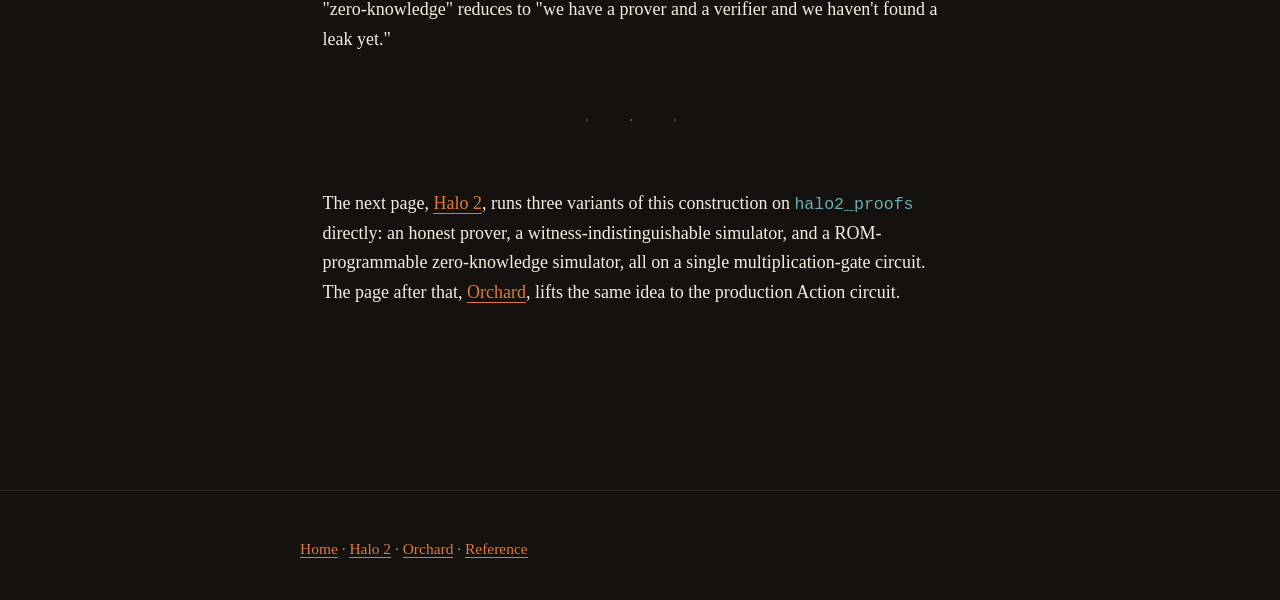
==== commit 70d36711: "Pre-publish review pass: drop stale docs, add licenses, tighten claims Audit findings folded in acro" ====
--- a/web/foundations.html
+++ b/web/foundations.html
@@ -204,10 +204,11 @@
 
   <p>
     The next page,
-    <a href="/halo2.html">Halo 2</a>, runs five experiments that
-    exercise this simulator construction on
-    <code>halo2_proofs</code> directly: the IPA, the multipoint
-    reduction, and the gated layer. The page after that,
+    <a href="/halo2.html">Halo 2</a>, runs three variants of this
+    construction on <code>halo2_proofs</code> directly: an honest
+    prover, a witness-indistinguishable simulator, and a
+    ROM-programmable zero-knowledge simulator, all on a single
+    multiplication-gate circuit. The page after that,
     <a href="/orchard.html">Orchard</a>, lifts the same idea to
     the production Action circuit.
   </p>
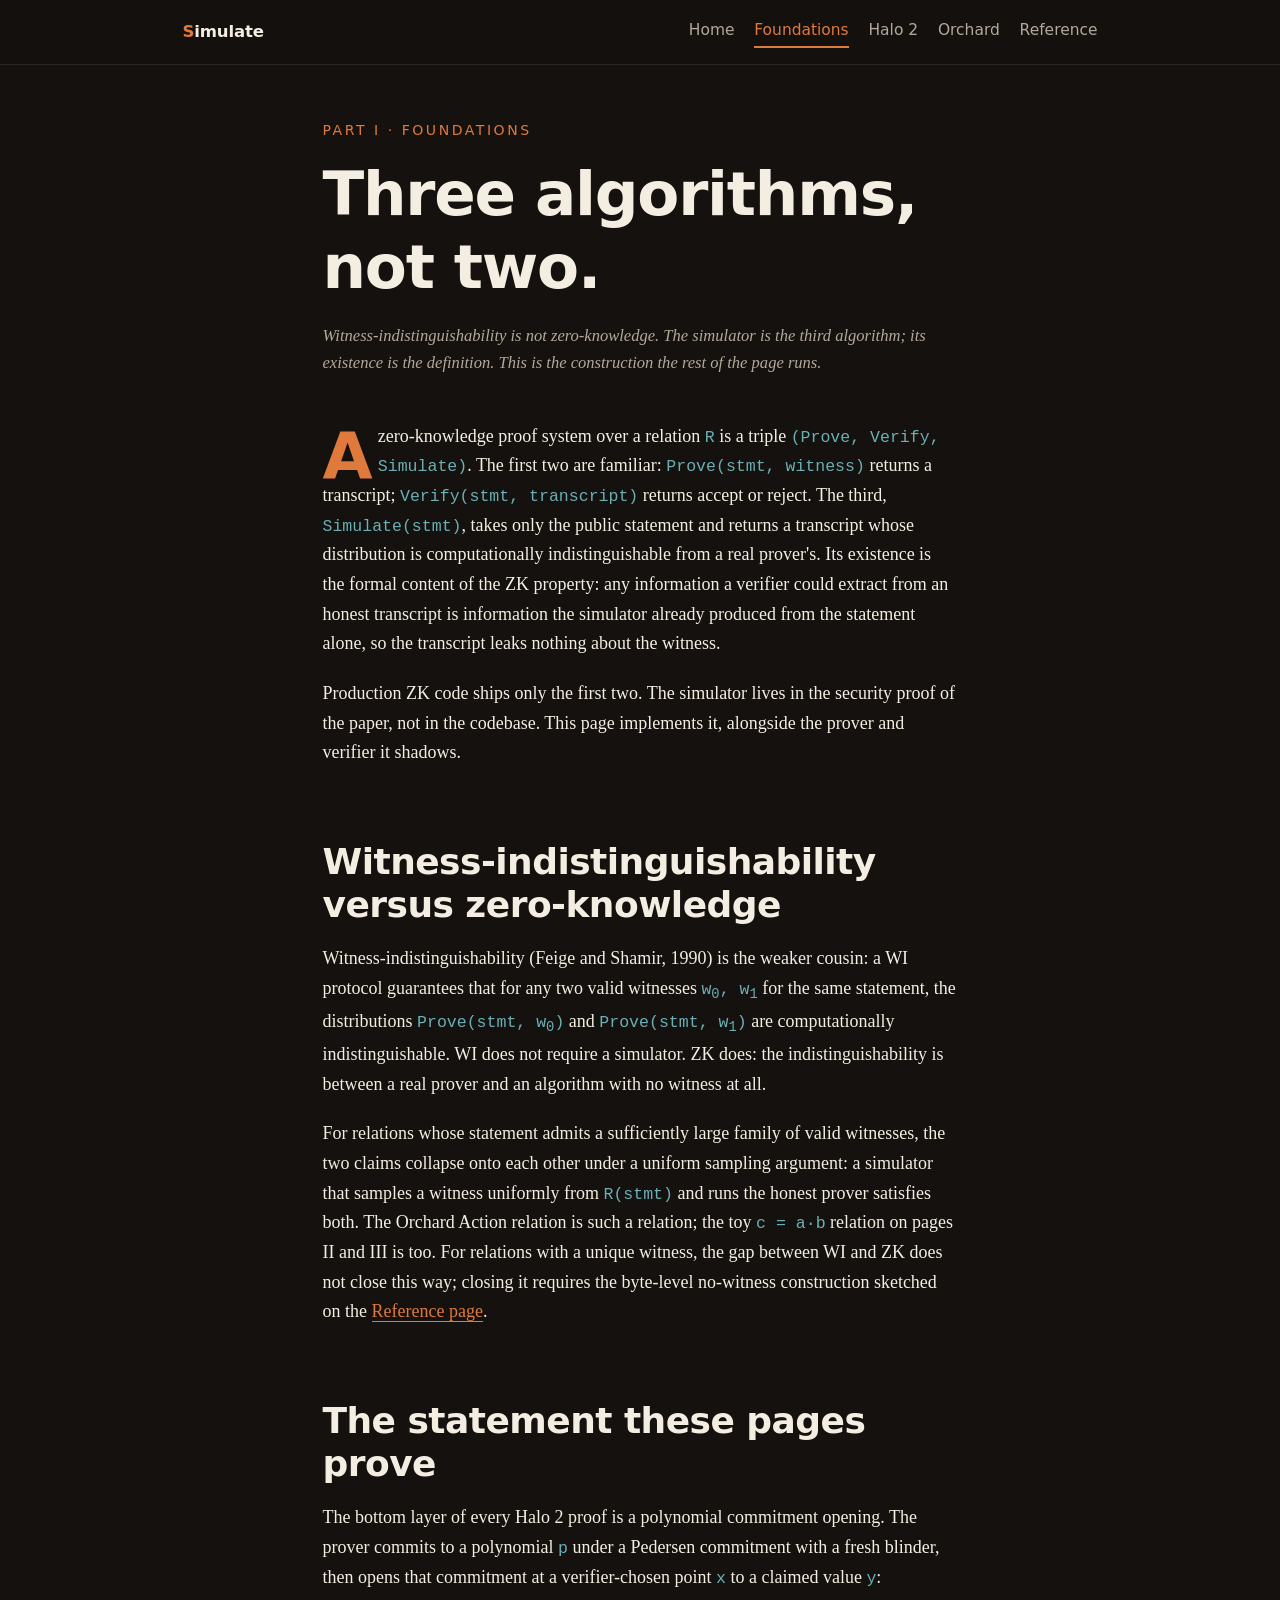
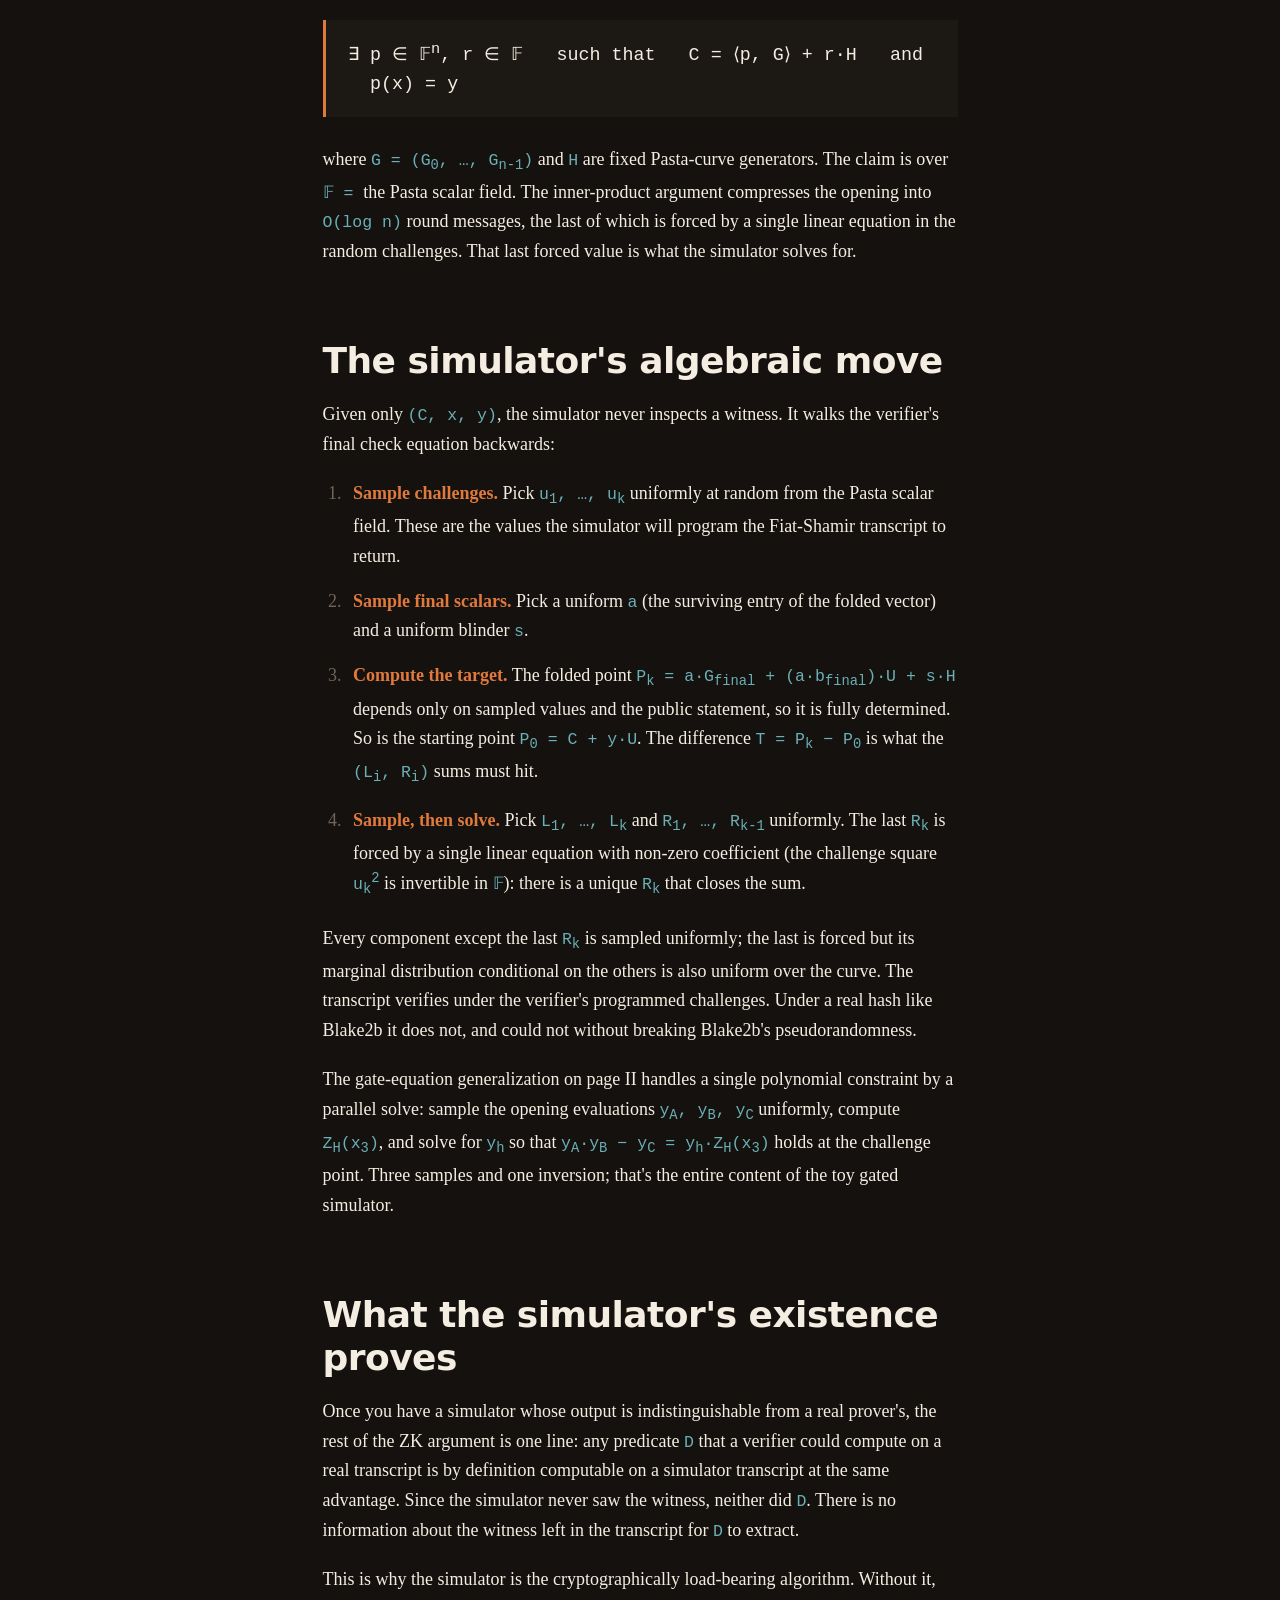
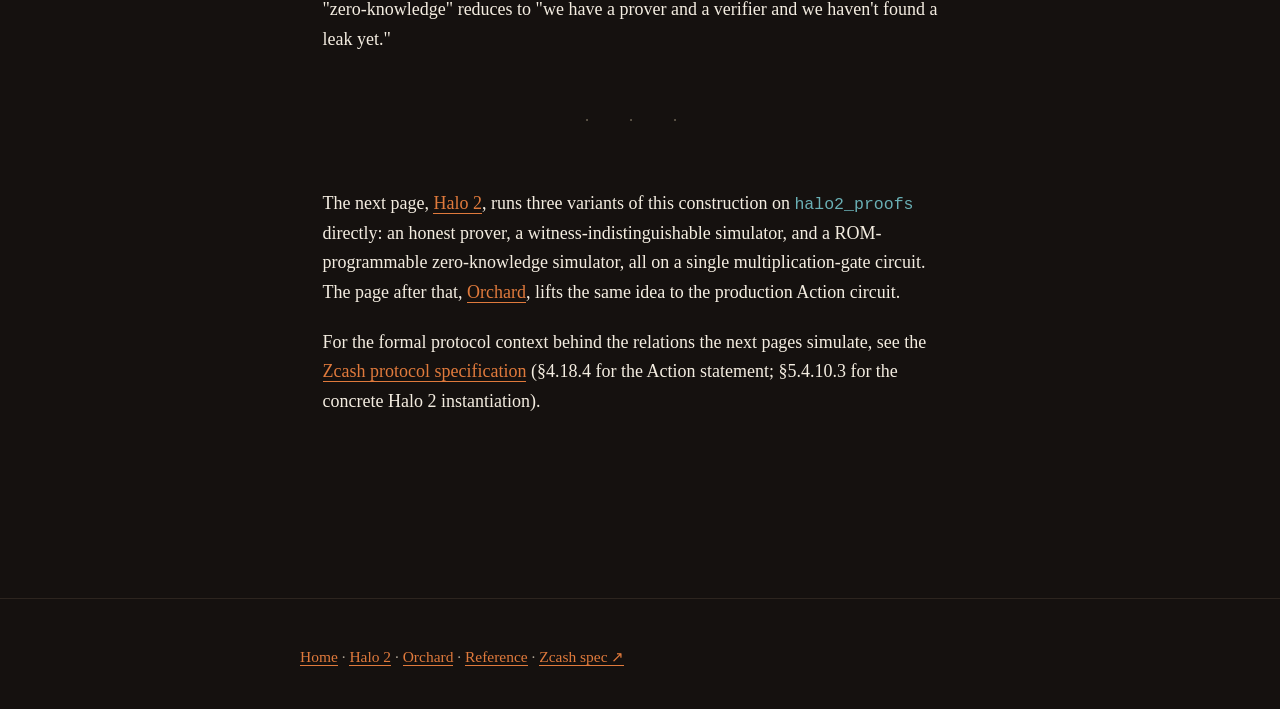
==== commit 0283bd7b: "Website: link to the Zcash protocol spec everywhere Per request, surface the spec link on every page" ====
--- a/web/foundations.html
+++ b/web/foundations.html
@@ -213,6 +213,15 @@
     the production Action circuit.
   </p>
 
+  <p>
+    For the formal protocol context behind the relations the next
+    pages simulate, see the
+    <a href="https://zips.z.cash/protocol/protocol.pdf"
+       rel="noopener">Zcash protocol specification</a>
+    (&sect;4.18.4 for the Action statement; &sect;5.4.10.3 for
+    the concrete Halo 2 instantiation).
+  </p>
+
 </main>
 
 <footer>
@@ -221,7 +230,8 @@
       <a href="/">Home</a> &middot;
       <a href="/halo2.html">Halo 2</a> &middot;
       <a href="/orchard.html">Orchard</a> &middot;
-      <a href="/reference.html">Reference</a>
+      <a href="/reference.html">Reference</a> &middot;
+      <a href="https://zips.z.cash/protocol/protocol.pdf" rel="noopener">Zcash spec &#x2197;</a>
     </p>
   </div>
 </footer>
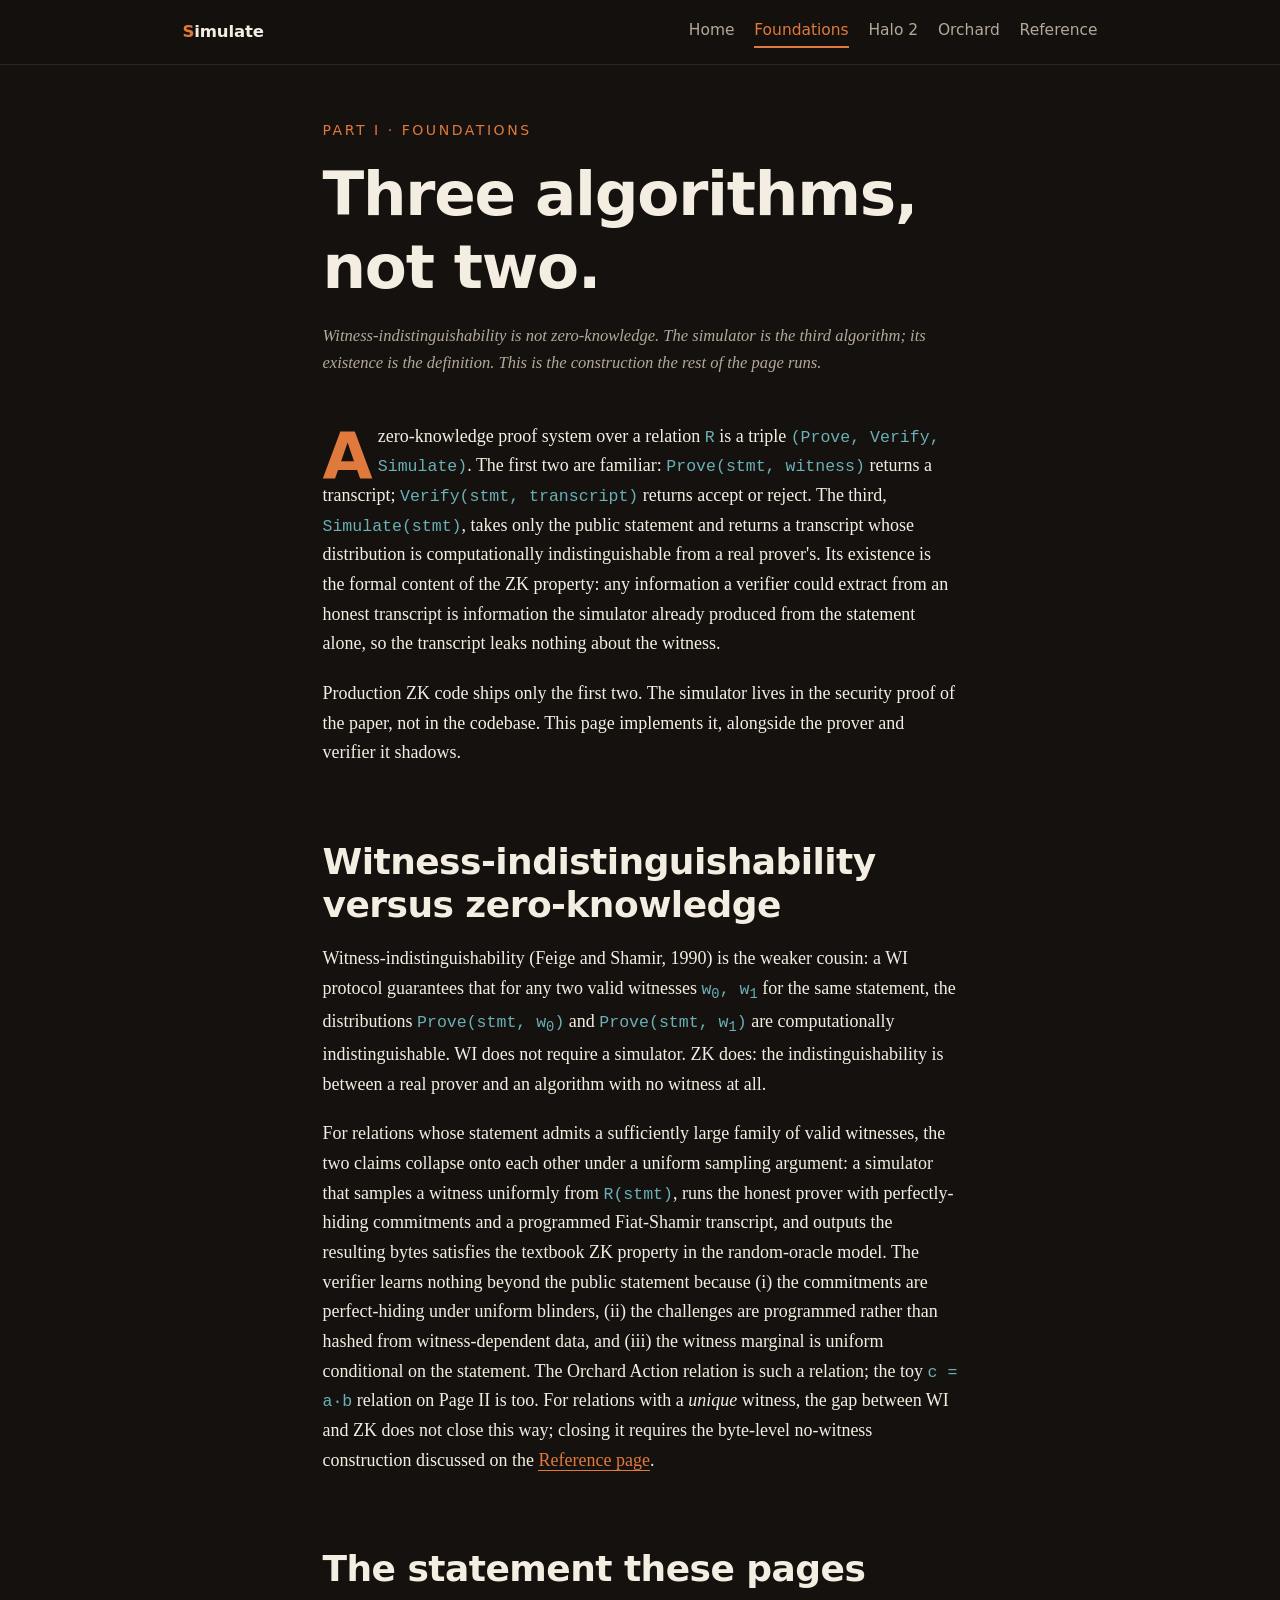
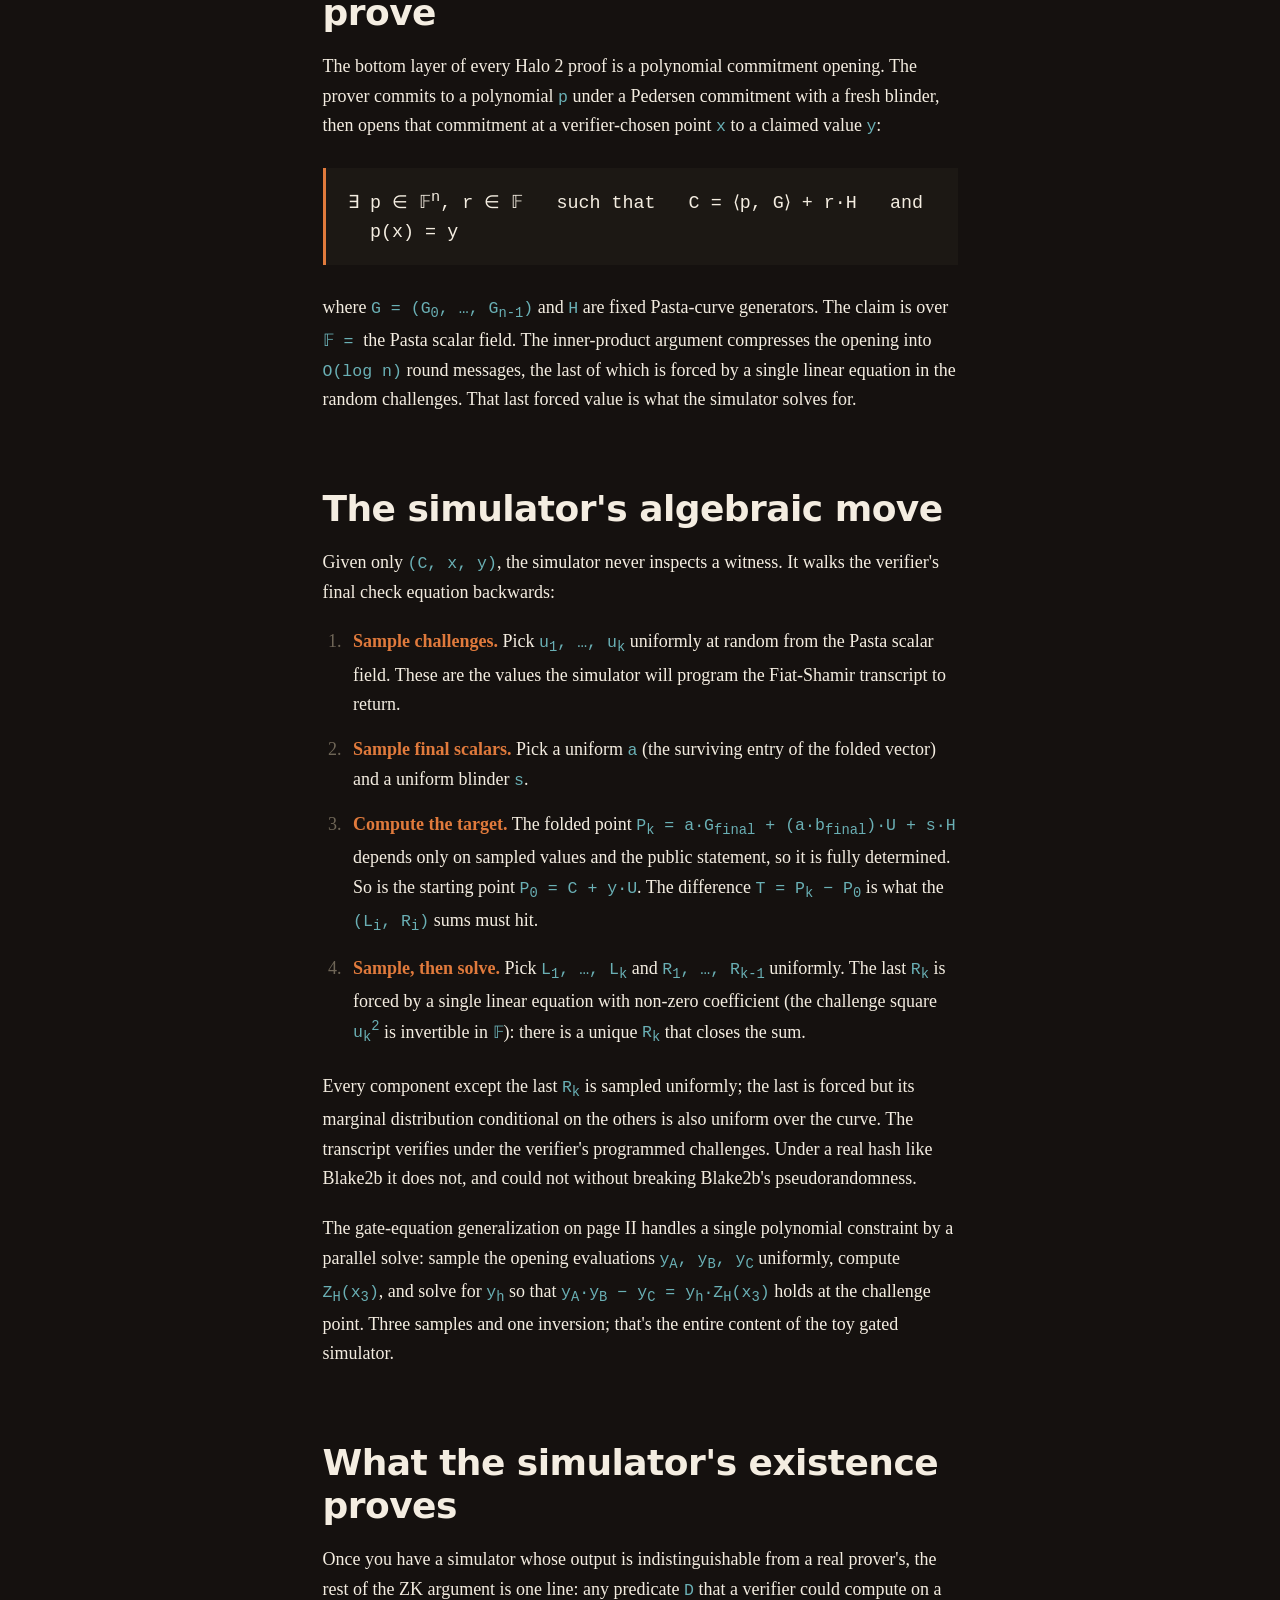
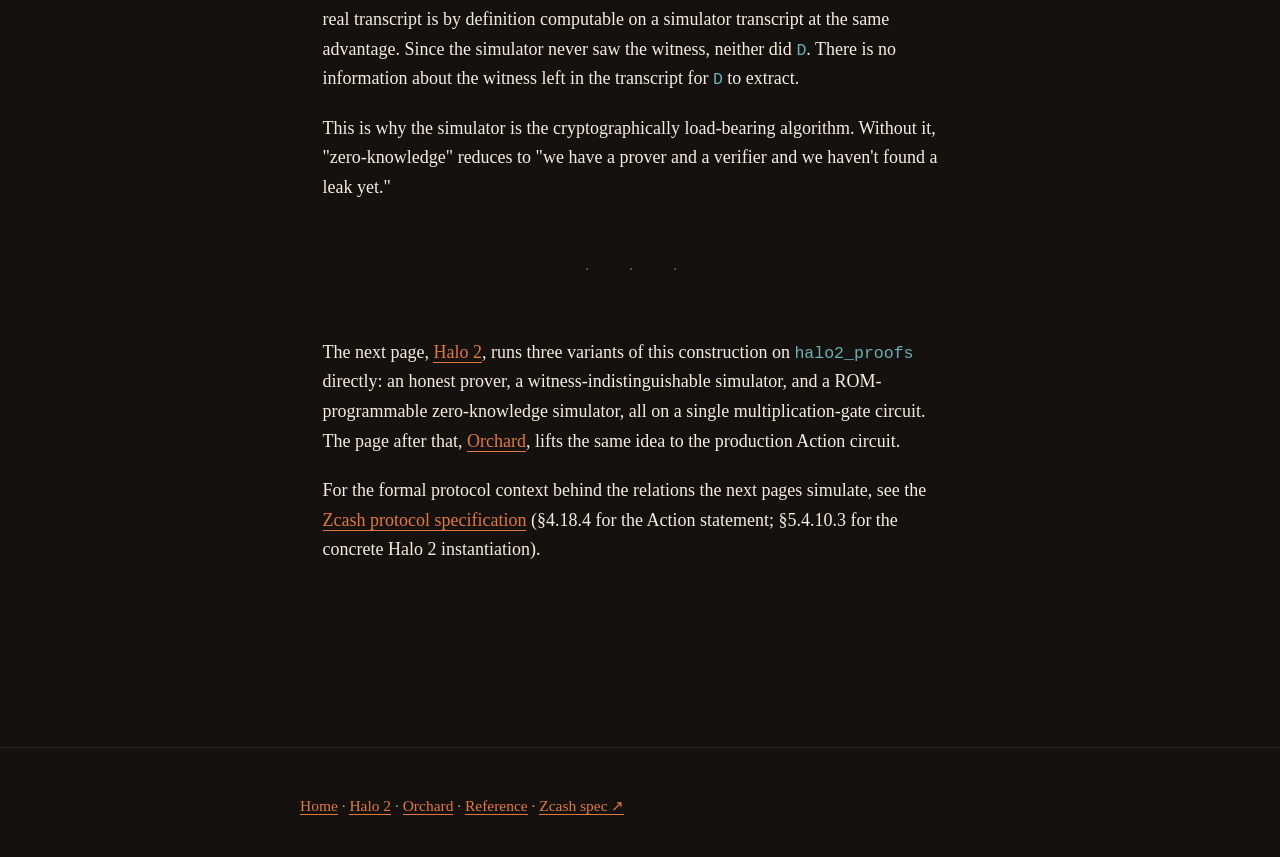
==== commit 7344c104: "Website: reframe as strict ROM-ZK, not just WI The previous framing called Page II (toy MulCircuit) " ====
--- a/web/foundations.html
+++ b/web/foundations.html
@@ -79,14 +79,20 @@
     For relations whose statement admits a sufficiently large
     family of valid witnesses, the two claims collapse onto each
     other under a uniform sampling argument: a simulator that
-    samples a witness uniformly from <code>R(stmt)</code> and runs
-    the honest prover satisfies both. The Orchard Action relation
-    is such a relation; the toy
-    <code>c = a&middot;b</code> relation
-    on pages II and III is too. For relations with a unique
-    witness, the gap between WI and ZK does not close this way;
-    closing it requires the byte-level no-witness construction
-    sketched on the
+    samples a witness uniformly from <code>R(stmt)</code>, runs
+    the honest prover with perfectly-hiding commitments and a
+    programmed Fiat-Shamir transcript, and outputs the resulting
+    bytes satisfies the textbook ZK property in the random-oracle
+    model. The verifier learns nothing beyond the public statement
+    because (i) the commitments are perfect-hiding under uniform
+    blinders, (ii) the challenges are programmed rather than
+    hashed from witness-dependent data, and (iii) the witness
+    marginal is uniform conditional on the statement. The Orchard
+    Action relation is such a relation; the toy
+    <code>c = a&middot;b</code> relation on Page II is too. For
+    relations with a <em>unique</em> witness, the gap between WI
+    and ZK does not close this way; closing it requires the
+    byte-level no-witness construction discussed on the
     <a href="/reference.html#byte-level">Reference page</a>.
   </p>
 
